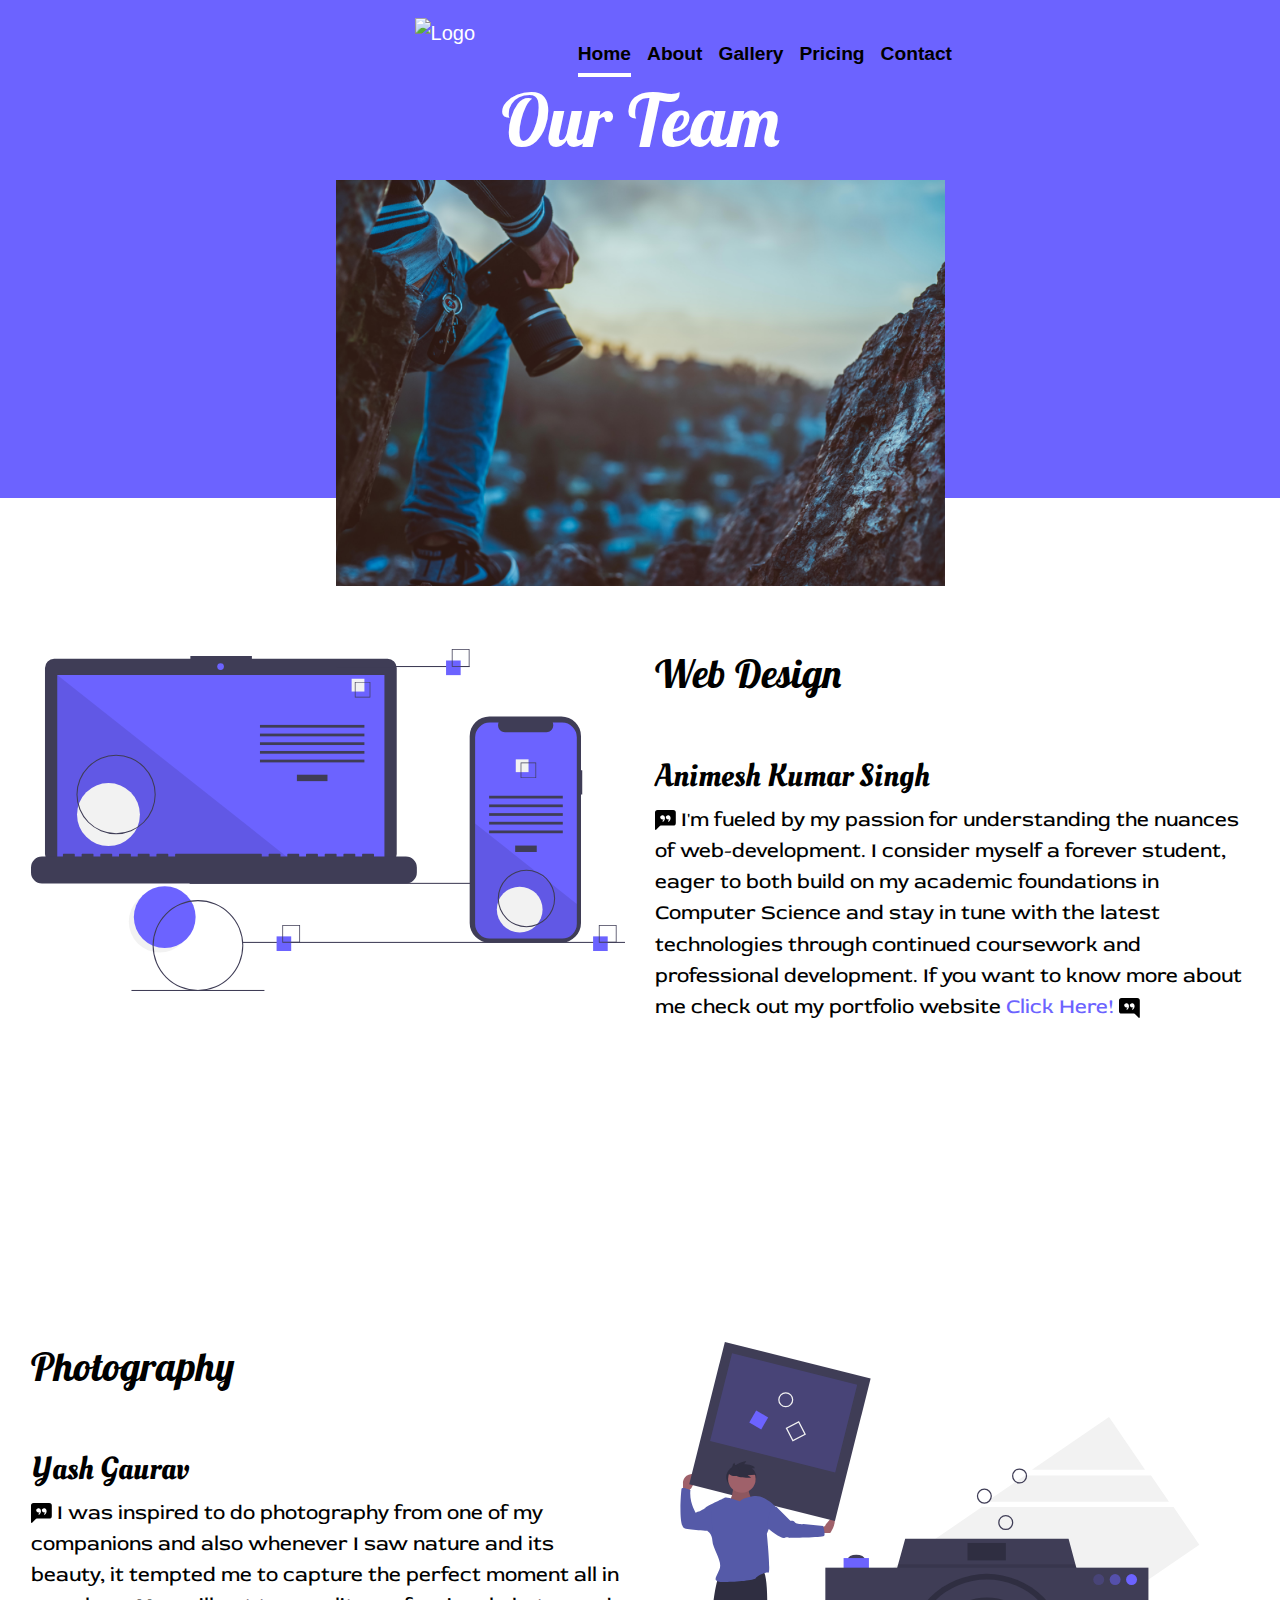
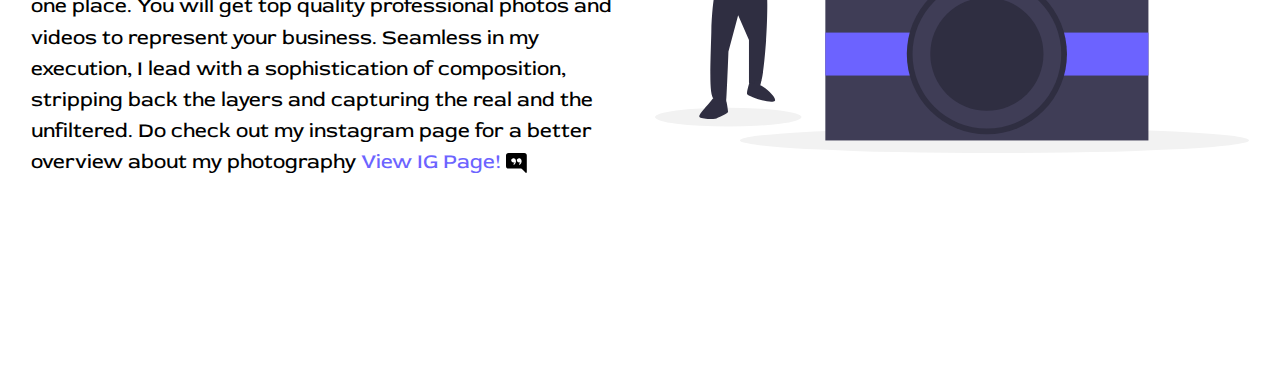
==== about.html @ 635216b3 "About Desktop Version" ====
<!DOCTYPE html>
<html>
<head>
	<title>About Us</title>
	<meta charset="utf-8">
    <meta name="viewport" content="width=device-width, initial-scale=1, shrink-to-fit=no">
    <link rel="stylesheet" href="https://stackpath.bootstrapcdn.com/bootstrap/4.5.0/css/bootstrap.min.css">
	<link rel="stylesheet" href="css/about.css">
	<script src="https://kit.fontawesome.com/fc8bfde811.js"></script>
	<link href="https://fonts.googleapis.com/css2?family=Red+Rose&display=swap" rel="stylesheet">
	<link href="https://fonts.googleapis.com/css2?family=Lobster&family=Oleo+Script&display=swap" rel="stylesheet">
</head>
<body>
	<div style="margin-top: 2vh; padding:0px; margin: 0px; background-color: #6C63FF;" class="cover-container d-flex w-100 h-100 p-3 mx-auto flex-column">
	<center>
    <header class="masthead">
      <div class="inner">
        <a class="navbar-brand" style="padding: 0px;" href="#">
          <img src="images/logo.png" width="100" height="100" alt="Logo" loading="lazy">
        </a>
        <nav class="nav nav-masthead justify-content-center" style="margin-top: 20px;">
          <a style="color:#000; font-size: 1.2em;" class="nav-link active" href="index.html">Home</a>
          <a style="color:#000; font-size: 1.2em;" class="nav-link" href="about.html">About</a>
          <a style="color:#000; font-size: 1.2em;" class="nav-link" href="#">Gallery</a>
          <a style="color:#000; font-size: 1.2em;" class="nav-link" href="#">Pricing</a>
          <a style="color:#000; font-size: 1.2em;" class="nav-link" href="#">Contact</a>
        </nav>
      </div>
    </header>
    </center>
	<div class="about_wrap container-fluid">
			<center>
				<h1>Our Team</h1>
				<img class="about_cover" src="images/about.jpg">
			</center>
			<div class="row">
				<div class="col-xl-6 col-lg-6">
					<img src="images/web.svg" alt="Web Design">
				</div>
				<div class="web_design col-xl-6 col-lg-6">
				<h2>Web Design</h2>
				<h3>Animesh Kumar Singh</h3>
				<span>
					<svg width="1em" height="1em" viewBox="0 0 16 16" class="bi bi-chat-left-quote-fill" fill="currentColor" xmlns="http://www.w3.org/2000/svg">
					  <path fill-rule="evenodd" d="M0 2a2 2 0 0 1 2-2h12a2 2 0 0 1 2 2v8a2 2 0 0 1-2 2H4.414a1 1 0 0 0-.707.293L.854 15.146A.5.5 0 0 1 0 14.793V2zm7.194 2.766c.087.124.163.26.227.401.428.948.393 2.377-.942 3.706a.446.446 0 0 1-.612.01.405.405 0 0 1-.011-.59c.419-.416.672-.831.809-1.22-.269.165-.588.26-.93.26C4.775 7.333 4 6.587 4 5.667 4 4.747 4.776 4 5.734 4c.271 0 .528.06.756.166l.008.004c.169.07.327.182.469.324.085.083.161.174.227.272zM11 7.073c-.269.165-.588.26-.93.26-.958 0-1.735-.746-1.735-1.666 0-.92.777-1.667 1.734-1.667.271 0 .528.06.756.166l.008.004c.17.07.327.182.469.324.085.083.161.174.227.272.087.124.164.26.228.401.428.948.392 2.377-.942 3.706a.446.446 0 0 1-.613.01.405.405 0 0 1-.011-.59c.42-.416.672-.831.81-1.22z"/>
					</svg>
				 	I'm fueled by my passion for understanding the nuances of web-development. I consider myself a forever student, eager to both build on my academic foundations in Computer Science and stay in tune with the latest technologies through continued coursework and professional development. If you want to know more about me check out my portfolio website <a href="http://www.animesh28.epizy.com/">Click Here!</a> 
				 	<svg width="1em" height="1em" viewBox="0 0 16 16" class="bi bi-chat-right-quote-fill" fill="currentColor" xmlns="http://www.w3.org/2000/svg">
				 	  <path fill-rule="evenodd" d="M16 2a2 2 0 0 0-2-2H2a2 2 0 0 0-2 2v8a2 2 0 0 0 2 2h9.586a1 1 0 0 1 .707.293l2.853 2.853a.5.5 0 0 0 .854-.353V2zM7.194 4.766c.087.124.163.26.227.401.428.948.393 2.377-.942 3.706a.446.446 0 0 1-.612.01.405.405 0 0 1-.011-.59c.419-.416.672-.831.809-1.22-.269.165-.588.26-.93.26C4.775 7.333 4 6.587 4 5.667 4 4.747 4.776 4 5.734 4c.271 0 .528.06.756.166l.008.004c.169.07.327.182.469.324.085.083.161.174.227.272zM11 7.073c-.269.165-.588.26-.93.26-.958 0-1.735-.746-1.735-1.666 0-.92.777-1.667 1.734-1.667.271 0 .528.06.756.166l.008.004c.17.07.327.182.469.324.085.083.161.174.227.272.087.124.164.26.228.401.428.948.392 2.377-.942 3.706a.446.446 0 0 1-.613.01.405.405 0 0 1-.011-.59c.42-.416.672-.831.81-1.22z"/>
				 	</svg>
				</span>
				</div>
			</div>
			<div class="row">
				<div class="web_design col-xl-6 col-lg-6">
				<h2>Photography</h2>
				<h3>Yash Gaurav</h3>
				<span>
					<svg width="1em" height="1em" viewBox="0 0 16 16" class="bi bi-chat-left-quote-fill" fill="currentColor" xmlns="http://www.w3.org/2000/svg">
					  <path fill-rule="evenodd" d="M0 2a2 2 0 0 1 2-2h12a2 2 0 0 1 2 2v8a2 2 0 0 1-2 2H4.414a1 1 0 0 0-.707.293L.854 15.146A.5.5 0 0 1 0 14.793V2zm7.194 2.766c.087.124.163.26.227.401.428.948.393 2.377-.942 3.706a.446.446 0 0 1-.612.01.405.405 0 0 1-.011-.59c.419-.416.672-.831.809-1.22-.269.165-.588.26-.93.26C4.775 7.333 4 6.587 4 5.667 4 4.747 4.776 4 5.734 4c.271 0 .528.06.756.166l.008.004c.169.07.327.182.469.324.085.083.161.174.227.272zM11 7.073c-.269.165-.588.26-.93.26-.958 0-1.735-.746-1.735-1.666 0-.92.777-1.667 1.734-1.667.271 0 .528.06.756.166l.008.004c.17.07.327.182.469.324.085.083.161.174.227.272.087.124.164.26.228.401.428.948.392 2.377-.942 3.706a.446.446 0 0 1-.613.01.405.405 0 0 1-.011-.59c.42-.416.672-.831.81-1.22z"/>
					</svg>
				 	I was inspired to do photography from one of my companions and also whenever I saw nature and its beauty, it tempted me to capture the perfect moment all in one place. You will get top quality professional photos and videos to represent your business. Seamless in my execution, I lead with a sophistication of composition, stripping back the layers and capturing the real and the unfiltered. Do check out my instagram page for a better overview about my photography <a href="https://www.instagram.com/its_me_yashu__">View IG Page!</a>    
				 	<svg width="1em" height="1em" viewBox="0 0 16 16" class="bi bi-chat-right-quote-fill" fill="currentColor" xmlns="http://www.w3.org/2000/svg">
				 	  <path fill-rule="evenodd" d="M16 2a2 2 0 0 0-2-2H2a2 2 0 0 0-2 2v8a2 2 0 0 0 2 2h9.586a1 1 0 0 1 .707.293l2.853 2.853a.5.5 0 0 0 .854-.353V2zM7.194 4.766c.087.124.163.26.227.401.428.948.393 2.377-.942 3.706a.446.446 0 0 1-.612.01.405.405 0 0 1-.011-.59c.419-.416.672-.831.809-1.22-.269.165-.588.26-.93.26C4.775 7.333 4 6.587 4 5.667 4 4.747 4.776 4 5.734 4c.271 0 .528.06.756.166l.008.004c.169.07.327.182.469.324.085.083.161.174.227.272zM11 7.073c-.269.165-.588.26-.93.26-.958 0-1.735-.746-1.735-1.666 0-.92.777-1.667 1.734-1.667.271 0 .528.06.756.166l.008.004c.17.07.327.182.469.324.085.083.161.174.227.272.087.124.164.26.228.401.428.948.392 2.377-.942 3.706a.446.446 0 0 1-.613.01.405.405 0 0 1-.011-.59c.42-.416.672-.831.81-1.22z"/>
				 	</svg>
				</span>
				</div>
				<div class="col-xl-6 col-lg-6">
					<img src="images/camera.svg" alt="Web Design">
				</div>
			</div>
	</div>
</div>

</body>
</html>
---- css/about.css ----
*{
	box-sizing: border-box;
	margin: 0px;
	padding: 0px;
}
/* Links */
a,
a:focus,
a:hover {
  color: #fff;
}

/* Custom default button */
.btn-secondary,
.btn-secondary:hover,
.btn-secondary:focus {
  color: #fff;
  text-shadow: none; /* Prevent inheritance from `body` */
  background: transparent;
  border: .1rem solid #fff;
}
body {
  display: -ms-flexbox;
  display: flex;
  color: #000;
  box-shadow: inset 0 0 5rem rgba(0, 0, 0, .5);
}
/*
 * Header
 */
header{
	max-width: 50%;
}
.masthead-brand {
  margin-bottom: 0;
}

.nav-masthead .nav-link {
  padding: .25rem 0;
  font-weight: 700;
  color: rgba(255, 255, 255, .5);
  background-color: transparent;
  border-bottom: .25rem solid transparent;
}

.nav-masthead .nav-link:hover,
.nav-masthead .nav-link:focus {
  border-bottom-color: rgba(255, 255, 255, .25);
}

.nav-masthead .nav-link + .nav-link {
  margin-left: 1rem;
}

.nav-masthead .active {
  color: #fff;
  border-bottom-color: #fff;
}

@media (min-width: 48em) {
  .masthead-brand {
    float: left;
  }
  .nav-masthead {
    float: right;
  }
}
div.about_wrap{
	background-color: #6C63FF;
	height: 45vh;
}
h1{
	font-family: 'Lobster', cursive;
	font-size: 4.5em;
	color: #fff;
}
div.row{
	margin-top: 7vh;
}
.about_wrap img{
	width: 50%;
}
h2{
	color: #000;
	vertical-align: top;
	font-family: 'Lobster', cursive;
	font-size: 2.5em;
	float: left;
}
.about_wrap span{
	display: block;
}
.row img{
	width: 100%; 
}
div.web_design{
	height: 70vh;
}
span{
	display: block;
	font-family: 'Red Rose', cursive;
	font-size: 1.3em;
}
h3{
	margin-top: 12vh;
	font-family: 'Oleo Script', cursive;
	font-size: 2em;
}
.web_design span i{
	vertical-align: top;
	font-size: inherit;
}
.web_design a{
	text-decoration: none;
	color: #6C63FF;
}
img.about_cover{
	margin-top: 1vh;
}
/*Footer*/
footer{
	margin-top:45vh;
	color: #fff !important;
	font-size: 1.3rem;
}
footer div{
	padding:0px;
}
span.inline-flex{
	margin-top: 0px !important;
}
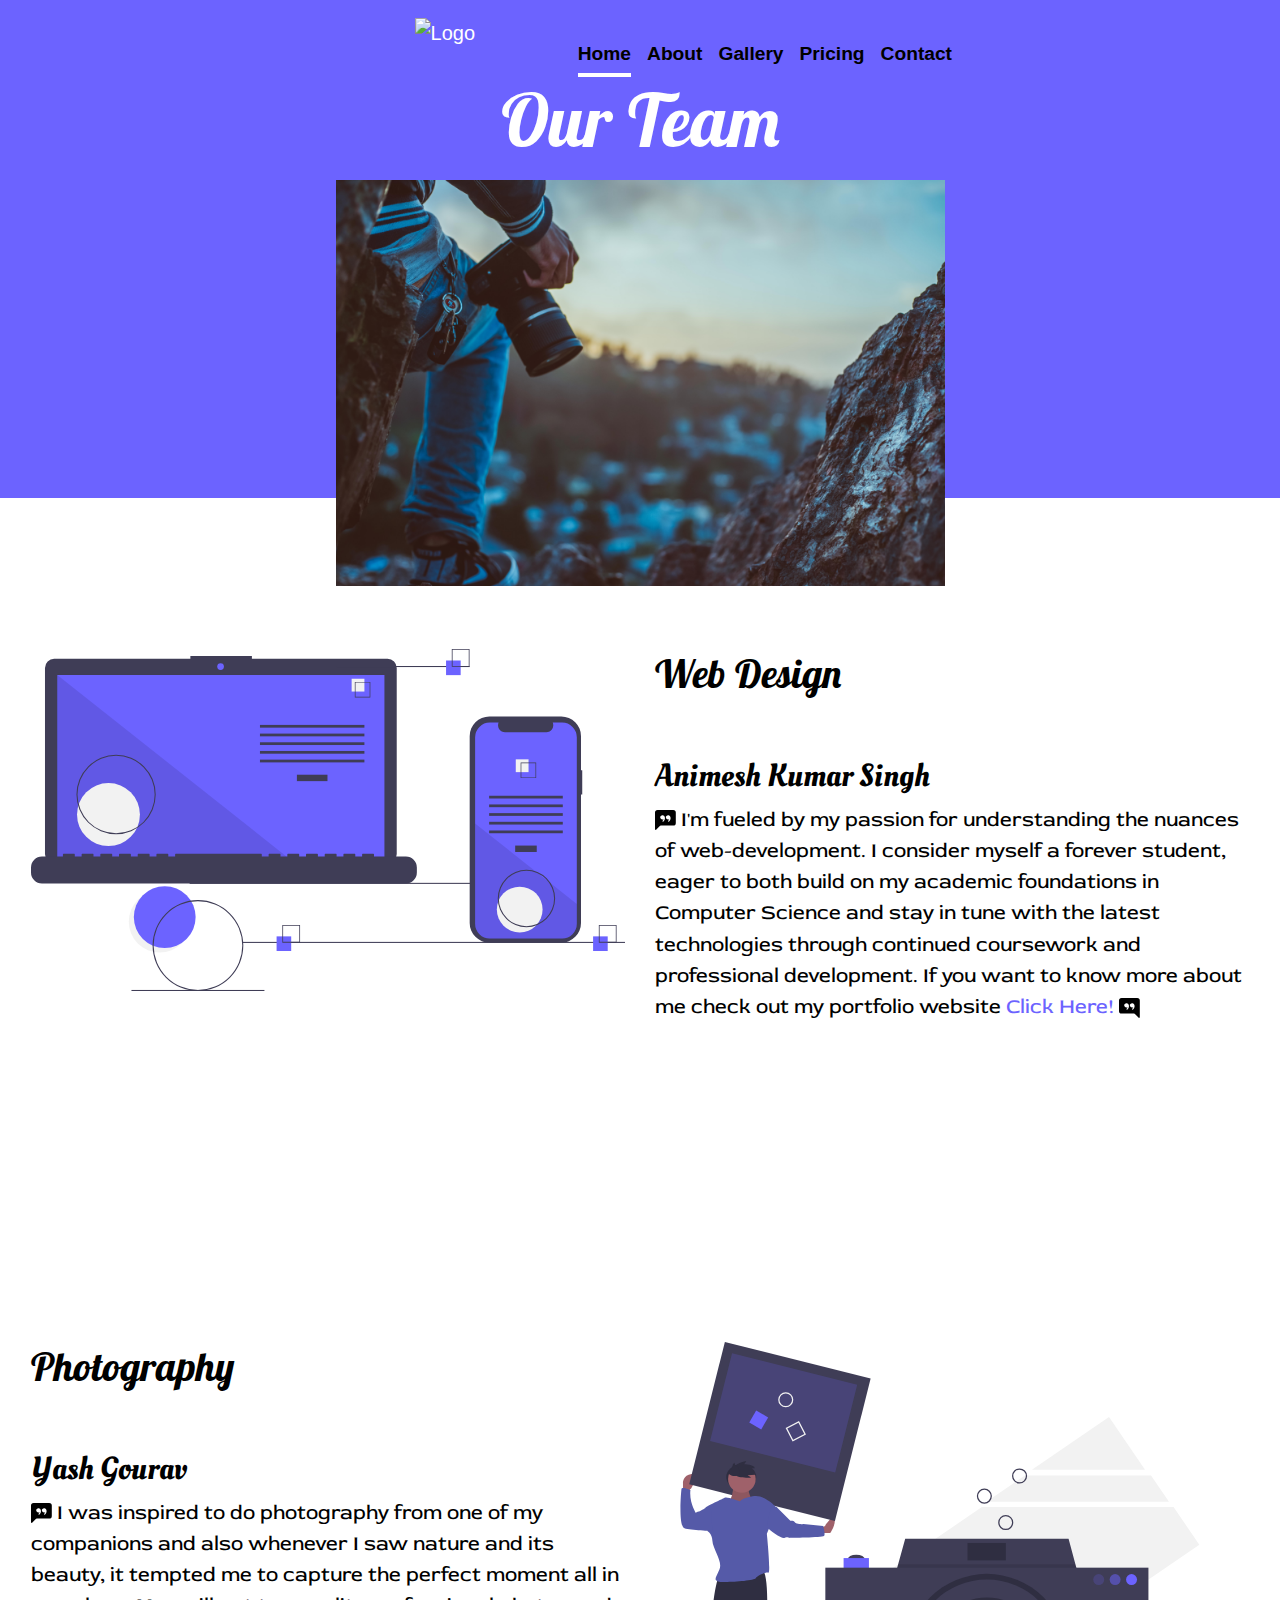
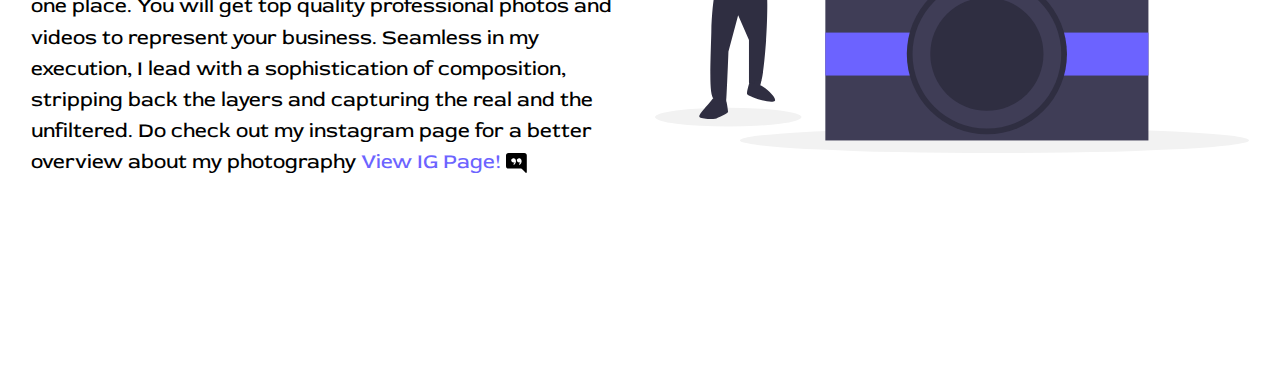
==== commit 6a30ae43: "Spelling" ====
--- a/about.html
+++ b/about.html
@@ -54,7 +54,7 @@
 			<div class="row">
 				<div class="web_design col-xl-6 col-lg-6">
 				<h2>Photography</h2>
-				<h3>Yash Gaurav</h3>
+				<h3>Yash Gourav</h3>
 				<span>
 					<svg width="1em" height="1em" viewBox="0 0 16 16" class="bi bi-chat-left-quote-fill" fill="currentColor" xmlns="http://www.w3.org/2000/svg">
 					  <path fill-rule="evenodd" d="M0 2a2 2 0 0 1 2-2h12a2 2 0 0 1 2 2v8a2 2 0 0 1-2 2H4.414a1 1 0 0 0-.707.293L.854 15.146A.5.5 0 0 1 0 14.793V2zm7.194 2.766c.087.124.163.26.227.401.428.948.393 2.377-.942 3.706a.446.446 0 0 1-.612.01.405.405 0 0 1-.011-.59c.419-.416.672-.831.809-1.22-.269.165-.588.26-.93.26C4.775 7.333 4 6.587 4 5.667 4 4.747 4.776 4 5.734 4c.271 0 .528.06.756.166l.008.004c.169.07.327.182.469.324.085.083.161.174.227.272zM11 7.073c-.269.165-.588.26-.93.26-.958 0-1.735-.746-1.735-1.666 0-.92.777-1.667 1.734-1.667.271 0 .528.06.756.166l.008.004c.17.07.327.182.469.324.085.083.161.174.227.272.087.124.164.26.228.401.428.948.392 2.377-.942 3.706a.446.446 0 0 1-.613.01.405.405 0 0 1-.011-.59c.42-.416.672-.831.81-1.22z"/>
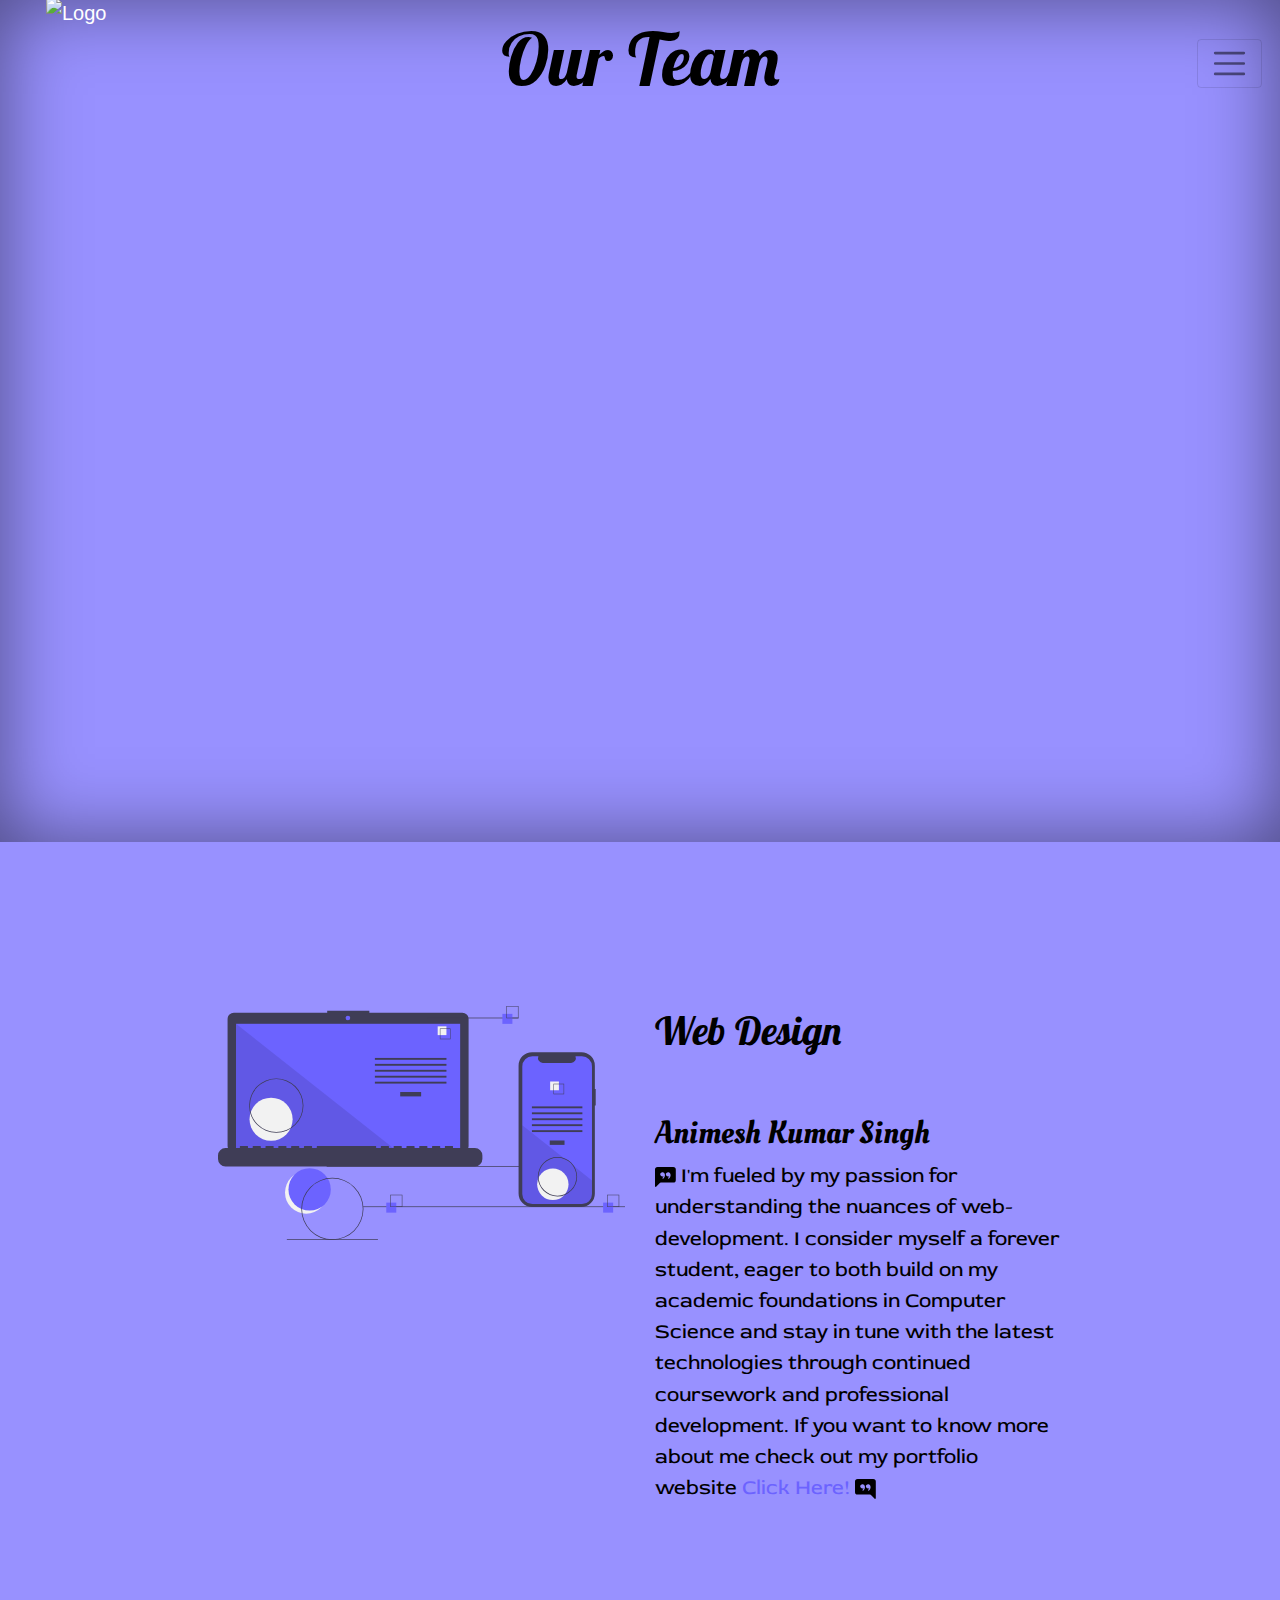
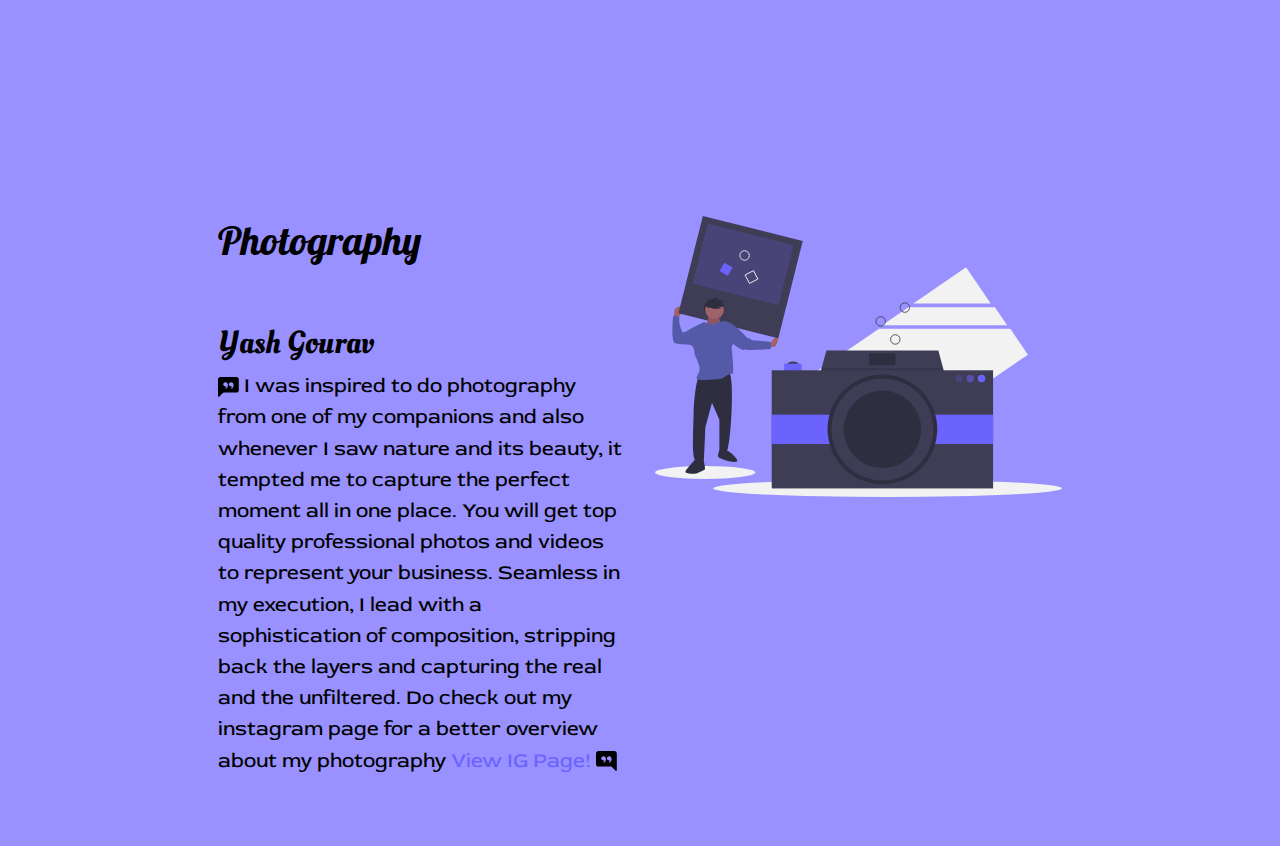
==== commit 5a03c6be: "About Design Revamp" ====
--- a/about.html
+++ b/about.html
@@ -4,6 +4,9 @@
 	<title>About Us</title>
 	<meta charset="utf-8">
     <meta name="viewport" content="width=device-width, initial-scale=1, shrink-to-fit=no">
+    <script src="https://code.jquery.com/jquery-3.5.1.slim.min.js"></script>
+	<script src="https://cdn.jsdelivr.net/npm/popper.js@1.16.0/dist/umd/popper.min.js"></script>
+	<script src="https://stackpath.bootstrapcdn.com/bootstrap/4.5.0/js/bootstrap.min.js"></script>
     <link rel="stylesheet" href="https://stackpath.bootstrapcdn.com/bootstrap/4.5.0/css/bootstrap.min.css">
 	<link rel="stylesheet" href="css/about.css">
 	<script src="https://kit.fontawesome.com/fc8bfde811.js"></script>
@@ -11,28 +14,48 @@
 	<link href="https://fonts.googleapis.com/css2?family=Lobster&family=Oleo+Script&display=swap" rel="stylesheet">
 </head>
 <body>
-	<div style="margin-top: 2vh; padding:0px; margin: 0px; background-color: #6C63FF;" class="cover-container d-flex w-100 h-100 p-3 mx-auto flex-column">
-	<center>
-    <header class="masthead">
-      <div class="inner">
+	<div style=" padding:0px; margin: 0px; back" class="cover-container d-flex w-100 h-100 p-3 mx-auto flex-column">
+    <header class="container-fluid" style="margin: 0px;">
+      <div class="row" style="margin: 0px;">
+      	<div class="col-xl-2 col-lg-2" style="margin-top: -20px;">
         <a class="navbar-brand" style="padding: 0px;" href="#">
-          <img src="images/logo.png" width="100" height="100" alt="Logo" loading="lazy">
+          <img src="images/logo.png" alt="Logo" loading="lazy" style="width: 120px !important">
         </a>
-        <nav class="nav nav-masthead justify-content-center" style="margin-top: 20px;">
-          <a style="color:#000; font-size: 1.2em;" class="nav-link active" href="index.html">Home</a>
-          <a style="color:#000; font-size: 1.2em;" class="nav-link" href="about.html">About</a>
-          <a style="color:#000; font-size: 1.2em;" class="nav-link" href="#">Gallery</a>
-          <a style="color:#000; font-size: 1.2em;" class="nav-link" href="#">Pricing</a>
-          <a style="color:#000; font-size: 1.2em;" class="nav-link" href="#">Contact</a>
-        </nav>
+    	</div>
+    	<div class="col-xl-8 col-lg-8"> 
+       	<center>
+       		<h1>Our Team</h1>
+       	</center>
+       	</div>
+     	<div class="col-xl-2 col-lg-2" style="padding-left: 15vh; margin-top: 15px;">
+     		<nav class="navbar navbar-light">
+     		  <button class="navbar-toggler" type="button" data-toggle="collapse" data-target="#navbarNav" aria-controls="navbarNav" aria-expanded="false" aria-label="Toggle navigation">
+     		    <span class="navbar-toggler-icon"></span>
+     		  </button>
+     		  <div class="collapse navbar-collapse" id="navbarNav">
+     		    <ul class="navbar-nav">
+     		      <li class="nav-item active">
+     		        <a class="nav-link" href="index.html">Home</a>
+     		      </li>
+     		      <li class="nav-item">
+     		        <a class="nav-link" href="about.html">About</a>
+     		      </li>
+     		      <li class="nav-item">
+     		        <a class="nav-link" href="#">Gallery</a>
+     		      </li>
+     		      <li class="nav-item">
+     		        <a class="nav-link" href="#">Pricing</a>
+     		      </li>
+     		      <li class="nav-item">
+     		        <a class="nav-link" href="#">Contact</a>
+     		      </li>
+     		    </ul>
+     		  </div>
+     		</nav>
+     	</div>
       </div>
     </header>
-    </center>
-	<div class="about_wrap container-fluid">
-			<center>
-				<h1>Our Team</h1>
-				<img class="about_cover" src="images/about.jpg">
-			</center>
+	<div class="about_wrap container-fluid">			
 			<div class="row">
 				<div class="col-xl-6 col-lg-6">
 					<img src="images/web.svg" alt="Web Design">
--- a/css/about.css
+++ b/css/about.css
@@ -24,17 +24,15 @@
   display: flex;
   color: #000;
   box-shadow: inset 0 0 5rem rgba(0, 0, 0, .5);
+  background-color: rgba(108,99,255,0.7);
 }
 /*
  * Header
  */
-header{
-	max-width: 50%;
+.nav-link{
+	font-size: 1.5em;
+	font-family: 'Lobster', cursive; 
 }
-.masthead-brand {
-  margin-bottom: 0;
-}
-
 .nav-masthead .nav-link {
   padding: .25rem 0;
   font-weight: 700;
@@ -66,16 +64,24 @@
   }
 }
 div.about_wrap{
-	background-color: #6C63FF;
-	height: 45vh;
+	background-image: url(../images/about1.jpg);
+	background-size: cover;
+	height: 80vh;
+	width: 70%;
+	border-radius: 20px; 
+	margin-top: -0.5vh;
 }
 h1{
 	font-family: 'Lobster', cursive;
 	font-size: 4.5em;
-	color: #fff;
+	color: #000;
+	text-align: center;
 }
-div.row{
-	margin-top: 7vh;
+div.row:nth-of-type(1){
+	margin-top: 100vh;
+}
+div.row:nth-of-type(2){
+	margin-top: 20vh;
 }
 .about_wrap img{
 	width: 50%;
@@ -115,7 +121,7 @@
 	color: #6C63FF;
 }
 img.about_cover{
-	margin-top: 1vh;
+	margin-top: 10vh;
 }
 /*Footer*/
 footer{
